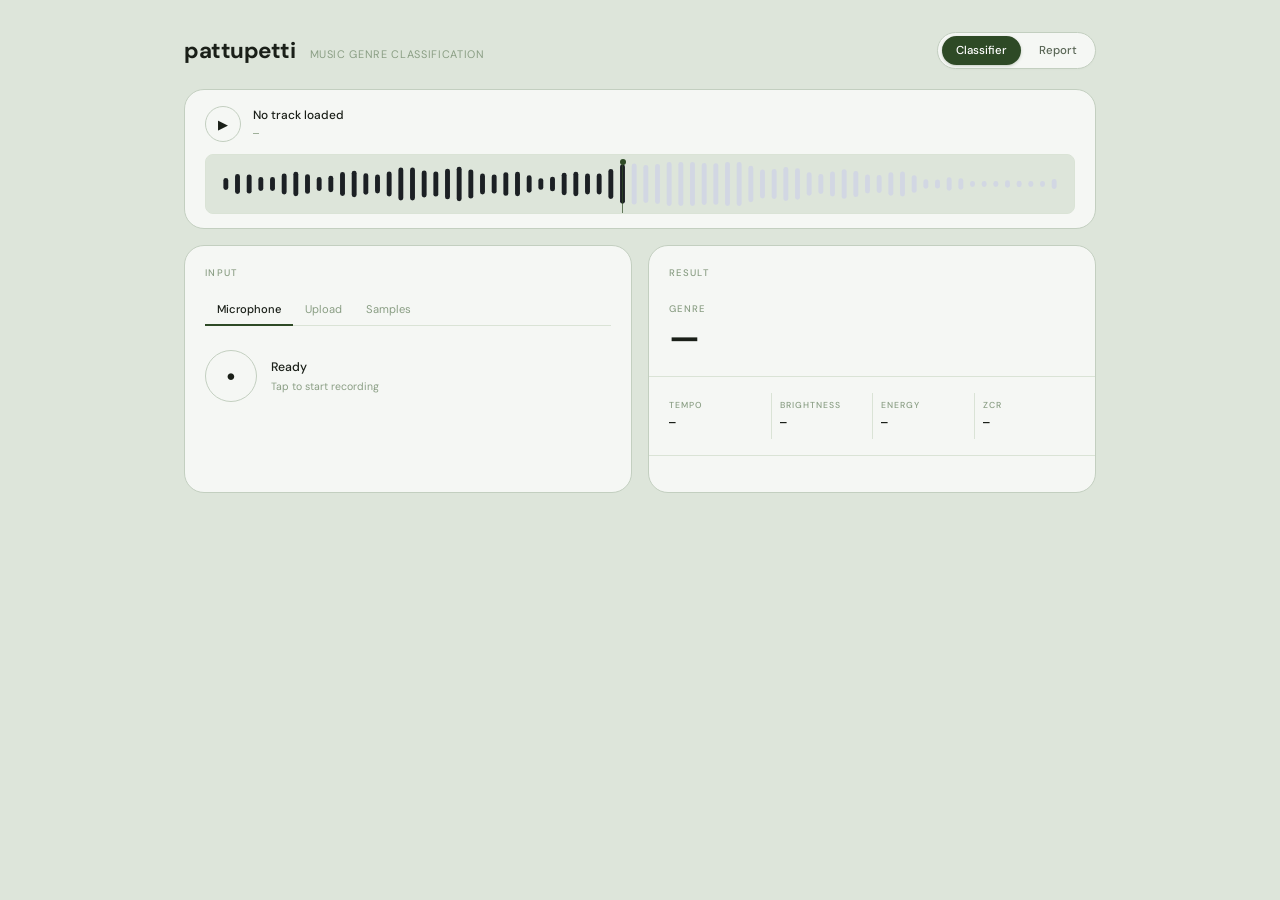
==== templates/index.html @ 9ac5e8f0 "feat: initial release of pattupetti - Music Genre Classification platform" ====
<!DOCTYPE html>
<html lang="en">
<head>
    <meta charset="UTF-8">
    <meta name="viewport" content="width=device-width, initial-scale=1.0">
    <title>pattupetti — Music Genre Classifier</title>
    <link rel="preconnect" href="https://fonts.googleapis.com">
    <link rel="preconnect" href="https://fonts.gstatic.com" crossorigin>
    <link href="https://fonts.googleapis.com/css2?family=DM+Sans:ital,opsz,wght@0,9..40,300;0,9..40,400;0,9..40,500;0,9..40,700;1,9..40,300&family=DM+Mono:wght@400;500&display=swap" rel="stylesheet">
    <link rel="stylesheet" href="/static/style.css?v=8">
</head>
<body>
    <div class="app">

        <!-- Header -->
        <header class="app-header">
            <div class="header-left">
                <h1 class="app-title">pattupetti</h1>
                <span class="app-subtitle">Music Genre Classification</span>
            </div>
            <nav class="page-nav">
                <a href="/" class="nav-link active">Classifier</a>
                <a href="/docs" class="nav-link">Report</a>
            </nav>
        </header>

        <!-- Waveform Player -->
        <section class="player-card">
            <div class="player-top">
                <div class="player-left">
                    <button class="play-btn" id="capsulePlayBtn">
                        <span id="playBtnIcon">&#9654;</span>
                    </button>
                    <div class="player-meta">
                        <span class="track-name" id="capsuleTrackTitle">No track loaded</span>
                        <span class="track-duration" id="capsuleTime">—</span>
                    </div>
                </div>
            </div>
            <div class="waveform-track" id="waveformTrack">
                <canvas id="waveformCanvas"></canvas>
                <div class="scrubber-needle" id="scrubberNeedle">
                    <div class="needle-handle" id="needleHandle"></div>
                    <div class="needle-line"></div>
                </div>
            </div>
        </section>

        <!-- Main Grid -->
        <main class="main-grid">

            <!-- LEFT: Input -->
            <section class="card">
                <div class="card-label">INPUT</div>

                <div class="tab-row">
                    <button class="tab active" id="tabLive" data-tab="live">Microphone</button>
                    <button class="tab" id="tabUpload" data-tab="upload">Upload</button>
                    <button class="tab" id="tabBench" data-tab="bench">Samples</button>
                </div>

                <!-- Live Mic -->
                <div class="tab-view active" id="viewLive">
                    <div class="mic-area">
                        <button class="mic-btn" id="micBtn" id="micAuraRing">
                            <span id="micEmoji">&#9679;</span>
                        </button>
                        <div class="mic-text">
                            <div class="mic-state" id="micHeading">Ready</div>
                            <div class="mic-hint" id="micTip">Tap to start recording</div>
                        </div>
                    </div>
                    <div class="rec-status" id="liveRecBadge" style="display:none;">
                        <span class="rec-dot"></span>
                        <span class="rec-time" id="recTimer">00:00</span>
                        <span class="rec-label">Recording</span>
                    </div>
                </div>

                <!-- Upload -->
                <div class="tab-view" id="viewUpload">
                    <div class="drop-area" id="dropZone">
                        <input type="file" id="audioFileInput" accept=".mp3,.wav,.ogg,.m4a" hidden>
                        <div class="drop-inner">
                            <div class="drop-title">Drop audio file</div>
                            <div class="drop-hint">or <span class="browse-link">browse</span> — MP3, WAV, OGG</div>
                        </div>
                    </div>
                </div>

                <!-- Samples -->
                <div class="tab-view" id="viewBench">
                    <div class="samples-list" id="sampleChipsContainer">
                        <!-- Populated by JS -->
                    </div>
                </div>

                <!-- Processing overlay -->
                <div class="analyzing-overlay" id="processingCurtain" style="display:none;">
                    <div class="analyzing-text">ANALYZING...</div>
                </div>
            </section>

            <!-- RIGHT: Results -->
            <section class="card">
                <div class="card-label">RESULT</div>

                <!-- Main genre display -->
                <div class="genre-display">
                    <div class="genre-label-small">GENRE</div>
                    <div class="genre-value" id="heroGenreName">—</div>
                    <div class="confidence-row" id="confidencePill" style="display:none;">
                        <span class="confidence-label">CONFIDENCE</span>
                        <span class="confidence-value" id="confidenceText">—</span>
                    </div>
                </div>

                <div class="divider"></div>

                <!-- Metrics row -->
                <div class="metrics-row">
                    <div class="metric">
                        <div class="metric-label">TEMPO</div>
                        <div class="metric-value" id="valTempo">—</div>
                    </div>
                    <div class="metric">
                        <div class="metric-label">BRIGHTNESS</div>
                        <div class="metric-value" id="valCentroid">—</div>
                    </div>
                    <div class="metric">
                        <div class="metric-label">ENERGY</div>
                        <div class="metric-value" id="valEnergy">—</div>
                    </div>
                    <div class="metric">
                        <div class="metric-label">ZCR</div>
                        <div class="metric-value" id="valZcr">—</div>
                    </div>
                </div>

                <div class="divider"></div>

                <!-- Genre probability bars -->
                <div class="prob-section" id="probabilityBarsList">
                    <!-- Populated by JS -->
                </div>
            </section>

        </main>

        <audio id="audioElement" preload="auto"></audio>
    </div>

    <script src="/static/app.js?v=7"></script>
</body>
</html>
---- static/style.css ----
/* ─────────────────────────────────────────────────────────
   pattupetti — Minimal Aesthetic Design System
   Palette: Sage linen background, white cards, dark text
   ───────────────────────────────────────────────────────── */

@import url('https://fonts.googleapis.com/css2?family=DM+Sans:ital,opsz,wght@0,9..40,300;0,9..40,400;0,9..40,500;0,9..40,700;1,9..40,300&family=DM+Mono:wght@400;500&display=swap');

/* ── Reset ── */
*, *::before, *::after {
    box-sizing: border-box;
    margin: 0;
    padding: 0;
}

/* ── Design Tokens ── */
:root {
    --bg:           #dde5da;
    --bg-alt:       #d2dccf;
    --surface:      #f5f7f4;
    --border:       #c3cfc0;
    --border-light: #dae3d6;
    --text-primary: #1a1f18;
    --text-secondary: #5a6656;
    --text-muted:   #8a9e84;
    --accent:       #2e4a26;
    --accent-soft:  #4a7040;
    --mono:         'DM Mono', monospace;
    --sans:         'DM Sans', sans-serif;
    --radius-sm:    8px;
    --radius-md:    14px;
    --radius-lg:    20px;
}

/* ── Base ── */
html, body {
    height: 100%;
    background: var(--bg);
    color: var(--text-primary);
    font-family: var(--sans);
    font-size: 14px;
    line-height: 1.5;
    -webkit-font-smoothing: antialiased;
}

/* ── App Shell ── */
.app {
    max-width: 960px;
    margin: 0 auto;
    padding: 32px 24px 64px;
    display: flex;
    flex-direction: column;
    gap: 16px;
}

/* ─────────────────────────────────────────────────────────
   Header
   ───────────────────────────────────────────────────────── */
.app-header {
    display: flex;
    align-items: center;
    justify-content: space-between;
    padding-bottom: 4px;
    gap: 16px;
}

.header-left {
    display: flex;
    align-items: baseline;
    gap: 14px;
}

.app-title {
    font-size: 1.6rem;
    font-weight: 700;
    letter-spacing: -0.02em;
    color: var(--text-primary);
}

.app-subtitle {
    font-size: 0.78rem;
    font-weight: 400;
    color: var(--text-muted);
    letter-spacing: 0.06em;
    text-transform: uppercase;
}

.page-nav {
    display: inline-flex;
    align-items: center;
    background: var(--surface);
    border: 1px solid var(--border);
    border-radius: 999px;
    padding: 3px 4px;
    gap: 4px;
    box-shadow: 0 1px 2px rgba(0, 0, 0, 0.02);
}

.nav-link {
    display: inline-flex;
    align-items: center;
    padding: 6px 14px;
    font-size: 0.82rem;
    font-weight: 500;
    color: var(--text-secondary);
    text-decoration: none;
    border-radius: 999px;
    transition: all 0.18s ease;
}

.nav-link:hover {
    color: var(--text-primary);
    background: rgba(0, 0, 0, 0.03);
}

.nav-link.active {
    background: var(--accent);
    color: #ffffff;
    box-shadow: 0 1px 3px rgba(46, 74, 38, 0.25);
}

/* ─────────────────────────────────────────────────────────
   Waveform Player Card
   ───────────────────────────────────────────────────────── */
.player-card {
    background: var(--surface);
    border: 1px solid var(--border);
    border-radius: var(--radius-lg);
    padding: 16px 20px 14px;
    display: flex;
    flex-direction: column;
    gap: 12px;
}

.player-top {
    display: flex;
    align-items: center;
    justify-content: space-between;
}

.player-left {
    display: flex;
    align-items: center;
    gap: 12px;
}

.play-btn {
    width: 36px;
    height: 36px;
    border-radius: 50%;
    border: 1.5px solid var(--border);
    background: var(--surface);
    color: var(--text-primary);
    font-size: 0.9rem;
    cursor: pointer;
    display: flex;
    align-items: center;
    justify-content: center;
    transition: background 0.15s, border-color 0.15s;
    flex-shrink: 0;
}
.play-btn:hover {
    background: var(--bg-alt);
    border-color: var(--accent-soft);
}

.player-meta {
    display: flex;
    flex-direction: column;
    gap: 1px;
}

.track-name {
    font-size: 0.85rem;
    font-weight: 500;
    color: var(--text-primary);
    white-space: nowrap;
    overflow: hidden;
    text-overflow: ellipsis;
    max-width: 320px;
}

.track-duration {
    font-size: 0.72rem;
    color: var(--text-muted);
    font-family: var(--mono);
}

/* Waveform canvas area */
.waveform-track {
    position: relative;
    height: 60px;
    cursor: pointer;
    border-radius: var(--radius-sm);
    overflow: hidden;
    background: var(--bg);
    border: 1px solid var(--border-light);
}

#waveformCanvas {
    display: block;
    width: 100%;
    height: 100%;
}

/* Scrubber needle */
.scrubber-needle {
    position: absolute;
    top: 0;
    height: 100%;
    width: 22px;
    display: flex;
    flex-direction: column;
    align-items: center;
    pointer-events: none;
    z-index: 10;
}

.needle-handle {
    width: 6px;
    height: 6px;
    border-radius: 50%;
    background: var(--accent);
    margin-top: 4px;
    pointer-events: all;
    cursor: grab;
    flex-shrink: 0;
}
.needle-handle:active { cursor: grabbing; }

.needle-line {
    width: 1.5px;
    flex: 1;
    background: var(--accent);
    opacity: 0.7;
}

/* ─────────────────────────────────────────────────────────
   Main 2-column grid
   ───────────────────────────────────────────────────────── */
.main-grid {
    display: grid;
    grid-template-columns: 1fr 1fr;
    gap: 16px;
}

@media (max-width: 640px) {
    .main-grid { grid-template-columns: 1fr; }
}

/* ─────────────────────────────────────────────────────────
   Card
   ───────────────────────────────────────────────────────── */
.card {
    background: var(--surface);
    border: 1px solid var(--border);
    border-radius: var(--radius-lg);
    padding: 20px;
    display: flex;
    flex-direction: column;
    gap: 16px;
    position: relative;
    overflow: hidden;
}

.card-label {
    font-size: 0.68rem;
    font-weight: 500;
    letter-spacing: 0.14em;
    color: var(--text-muted);
    text-transform: uppercase;
}

/* ─────────────────────────────────────────────────────────
   Tabs
   ───────────────────────────────────────────────────────── */
.tab-row {
    display: flex;
    gap: 0;
    border-bottom: 1px solid var(--border-light);
    margin-bottom: -4px;
}

.tab {
    background: none;
    border: none;
    padding: 6px 12px 8px;
    font-family: var(--sans);
    font-size: 0.8rem;
    font-weight: 400;
    color: var(--text-muted);
    cursor: pointer;
    border-bottom: 2px solid transparent;
    margin-bottom: -1px;
    transition: color 0.15s, border-color 0.15s;
}
.tab:hover { color: var(--text-primary); }
.tab.active {
    color: var(--text-primary);
    font-weight: 500;
    border-bottom-color: var(--accent);
}

/* ─────────────────────────────────────────────────────────
   Tab Views
   ───────────────────────────────────────────────────────── */
.tab-view {
    display: none;
    flex-direction: column;
    gap: 12px;
}
.tab-view.active { display: flex; }

/* ─────────────────────────────────────────────────────────
   Microphone Area
   ───────────────────────────────────────────────────────── */
.mic-area {
    display: flex;
    align-items: center;
    gap: 14px;
    padding: 12px 0 4px;
}

.mic-btn {
    width: 52px;
    height: 52px;
    border-radius: 50%;
    border: 1.5px solid var(--border);
    background: var(--surface);
    cursor: pointer;
    display: flex;
    align-items: center;
    justify-content: center;
    font-size: 1rem;
    transition: background 0.15s, border-color 0.15s;
    flex-shrink: 0;
    color: var(--text-primary);
}
.mic-btn:hover {
    background: var(--bg-alt);
    border-color: var(--accent-soft);
}
.mic-btn.recording {
    background: #f0f0f0;
    border-color: #c0392b;
    color: #c0392b;
    animation: pulse-ring 1.4s ease-in-out infinite;
}

@keyframes pulse-ring {
    0%, 100% { box-shadow: 0 0 0 0 rgba(192, 57, 43, 0.2); }
    50%       { box-shadow: 0 0 0 8px rgba(192, 57, 43, 0); }
}

#micEmoji {
    font-style: normal;
    font-size: 1.1rem;
}

.mic-text {
    display: flex;
    flex-direction: column;
    gap: 2px;
}

.mic-state {
    font-size: 0.88rem;
    font-weight: 500;
    color: var(--text-primary);
}

.mic-hint {
    font-size: 0.75rem;
    color: var(--text-muted);
}

/* Recording badge */
.rec-status {
    display: flex;
    align-items: center;
    gap: 8px;
    padding: 8px 12px;
    background: var(--bg);
    border: 1px solid var(--border-light);
    border-radius: var(--radius-sm);
}

.rec-dot {
    width: 7px;
    height: 7px;
    border-radius: 50%;
    background: #c0392b;
    animation: blink 1s step-end infinite;
}

@keyframes blink {
    0%, 100% { opacity: 1; }
    50%       { opacity: 0.2; }
}

.rec-time {
    font-family: var(--mono);
    font-size: 0.82rem;
    color: var(--text-primary);
}

.rec-label {
    font-size: 0.75rem;
    color: var(--text-muted);
}

/* ─────────────────────────────────────────────────────────
   Drop Zone
   ───────────────────────────────────────────────────────── */
.drop-area {
    border: 1.5px dashed var(--border);
    border-radius: var(--radius-md);
    padding: 28px 16px;
    display: flex;
    align-items: center;
    justify-content: center;
    cursor: pointer;
    transition: border-color 0.15s, background 0.15s;
}
.drop-area:hover, .drop-area.dragover {
    border-color: var(--accent-soft);
    background: var(--bg-alt);
}

.drop-inner {
    text-align: center;
    display: flex;
    flex-direction: column;
    gap: 6px;
}

.drop-title {
    font-size: 0.88rem;
    font-weight: 500;
    color: var(--text-primary);
}

.drop-hint {
    font-size: 0.75rem;
    color: var(--text-muted);
}

.browse-link {
    color: var(--accent-soft);
    text-decoration: underline;
    cursor: pointer;
}

/* ─────────────────────────────────────────────────────────
   Samples List
   ───────────────────────────────────────────────────────── */
.samples-list {
    display: flex;
    flex-direction: column;
    gap: 2px;
    max-height: 220px;
    overflow-y: auto;
}

.samples-list::-webkit-scrollbar { width: 4px; }
.samples-list::-webkit-scrollbar-track { background: transparent; }
.samples-list::-webkit-scrollbar-thumb { background: var(--border); border-radius: 4px; }

.bench-chip-item {
    display: flex;
    align-items: center;
    gap: 10px;
    padding: 9px 12px;
    border-radius: var(--radius-sm);
    cursor: pointer;
    transition: background 0.12s;
}
.bench-chip-item:hover { background: var(--bg-alt); }

.chip-emoji { font-size: 1rem; flex-shrink: 0; }

.chip-details {
    display: flex;
    flex-direction: column;
    gap: 1px;
    overflow: hidden;
}

.chip-genre-tag {
    font-size: 0.68rem;
    font-weight: 500;
    letter-spacing: 0.08em;
    text-transform: uppercase;
    color: var(--text-muted);
}

.chip-name {
    font-size: 0.82rem;
    color: var(--text-primary);
    white-space: nowrap;
    overflow: hidden;
    text-overflow: ellipsis;
}

/* ─────────────────────────────────────────────────────────
   Analyzing Overlay
   ───────────────────────────────────────────────────────── */
.analyzing-overlay {
    position: absolute;
    inset: 0;
    background: rgba(245, 247, 244, 0.9);
    display: flex;
    align-items: center;
    justify-content: center;
    border-radius: var(--radius-lg);
    z-index: 20;
}

.analyzing-text {
    font-size: 0.75rem;
    font-weight: 500;
    letter-spacing: 0.18em;
    color: var(--text-muted);
    animation: fade-pulse 1.2s ease-in-out infinite;
}

@keyframes fade-pulse {
    0%, 100% { opacity: 1; }
    50%       { opacity: 0.4; }
}

/* ─────────────────────────────────────────────────────────
   Genre Display (Result card)
   ───────────────────────────────────────────────────────── */
.genre-display {
    display: flex;
    flex-direction: column;
    gap: 4px;
    padding: 6px 0;
}

.genre-label-small {
    font-size: 0.68rem;
    font-weight: 500;
    letter-spacing: 0.14em;
    color: var(--text-muted);
    text-transform: uppercase;
}

.genre-value {
    font-size: 2.4rem;
    font-weight: 700;
    letter-spacing: -0.03em;
    color: var(--text-primary);
    line-height: 1;
    text-transform: uppercase;
}

.confidence-row {
    display: flex;
    align-items: baseline;
    gap: 8px;
    margin-top: 2px;
}

.confidence-label {
    font-size: 0.68rem;
    font-weight: 500;
    letter-spacing: 0.12em;
    color: var(--text-muted);
    text-transform: uppercase;
}

.confidence-value {
    font-size: 0.85rem;
    font-weight: 500;
    font-family: var(--mono);
    color: var(--accent-soft);
}

/* ─────────────────────────────────────────────────────────
   Divider
   ───────────────────────────────────────────────────────── */
.divider {
    height: 1px;
    background: var(--border-light);
    margin: 0 -20px;
    width: calc(100% + 40px);
}

/* ─────────────────────────────────────────────────────────
   Metrics Row
   ───────────────────────────────────────────────────────── */
.metrics-row {
    display: grid;
    grid-template-columns: repeat(4, 1fr);
    gap: 0;
}

.metric {
    display: flex;
    flex-direction: column;
    gap: 3px;
    padding: 6px 8px 6px 0;
}

.metric + .metric {
    border-left: 1px solid var(--border-light);
    padding-left: 8px;
}

.metric-label {
    font-size: 0.62rem;
    font-weight: 500;
    letter-spacing: 0.12em;
    color: var(--text-muted);
    text-transform: uppercase;
}

.metric-value {
    font-size: 0.82rem;
    font-weight: 500;
    font-family: var(--mono);
    color: var(--text-primary);
    white-space: nowrap;
}

/* ─────────────────────────────────────────────────────────
   Probability Bars
   ───────────────────────────────────────────────────────── */
.prob-section {
    display: flex;
    flex-direction: column;
    gap: 8px;
}

.prob-row {
    display: flex;
    flex-direction: column;
    gap: 4px;
}

.prob-meta {
    display: flex;
    align-items: baseline;
    justify-content: space-between;
}

.prob-genre-name {
    font-size: 0.78rem;
    color: var(--text-primary);
}

.prob-percent {
    font-size: 0.75rem;
    font-family: var(--mono);
    color: var(--text-secondary);
}

.prob-track {
    height: 4px;
    background: var(--bg-alt);
    border-radius: 2px;
    overflow: hidden;
}

.prob-fill {
    height: 100%;
    background: var(--border);
    border-radius: 2px;
    transition: width 0.55s cubic-bezier(0.25, 0.46, 0.45, 0.94);
}

.prob-fill.top-rank {
    background: var(--accent-soft);
}
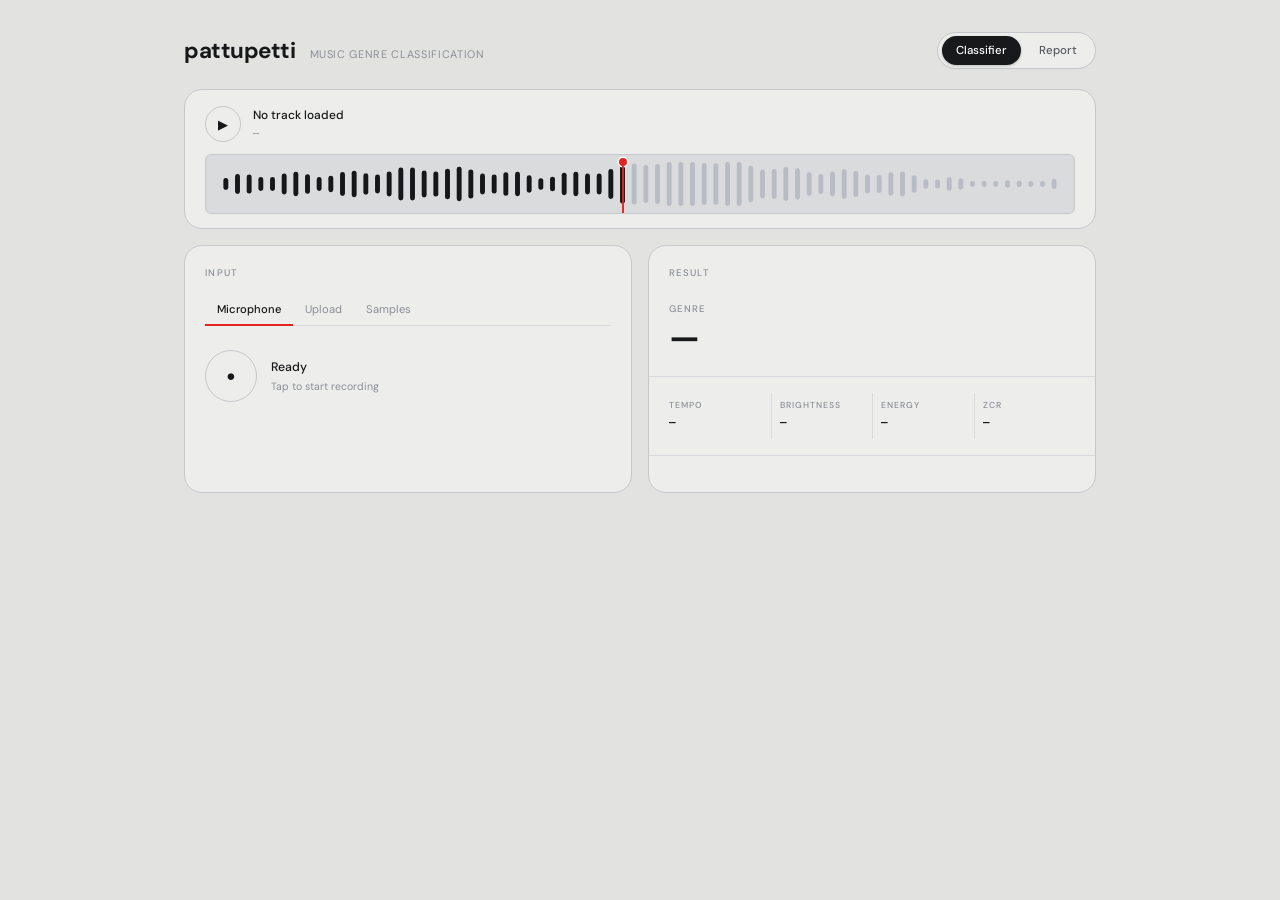
==== commit 67c33d86: "Update visual theme to industrial audio recorder palette with signal vermilion red" ====
--- a/templates/index.html
+++ b/templates/index.html
@@ -7,7 +7,7 @@
     <link rel="preconnect" href="https://fonts.googleapis.com">
     <link rel="preconnect" href="https://fonts.gstatic.com" crossorigin>
     <link href="https://fonts.googleapis.com/css2?family=DM+Sans:ital,opsz,wght@0,9..40,300;0,9..40,400;0,9..40,500;0,9..40,700;1,9..40,300&family=DM+Mono:wght@400;500&display=swap" rel="stylesheet">
-    <link rel="stylesheet" href="/static/style.css?v=8">
+    <link rel="stylesheet" href="/static/style.css?v=10">
 </head>
 <body>
     <div class="app">
@@ -150,6 +150,6 @@
         <audio id="audioElement" preload="auto"></audio>
     </div>
 
-    <script src="/static/app.js?v=7"></script>
+    <script src="/static/app.js?v=10"></script>
 </body>
 </html>
--- a/static/style.css
+++ b/static/style.css
@@ -1,9 +1,9 @@
 /* ─────────────────────────────────────────────────────────
-   pattupetti — Minimal Aesthetic Design System
-   Palette: Sage linen background, white cards, dark text
-   ───────────────────────────────────────────────────────── */
-
-@import url('https://fonts.googleapis.com/css2?family=DM+Sans:ital,opsz,wght@0,9..40,300;0,9..40,400;0,9..40,500;0,9..40,700;1,9..40,300&family=DM+Mono:wght@400;500&display=swap');
+   pattupetti — Minimal Industrial Audio Recorder Aesthetic
+   Palette: Concrete grey, matte charcoal hardware, signal vermilion red
+   ───────────────────────────────────────────────────────── */
+
+@import url('https://fonts.googleapis.com/css2?family=DM+Sans:ital,opsz,wght@0,9..40,300;0,9..40,400;0,9..40,500;0,9..40,700;1,9..40,300&family=DM+Mono:wght@400;500;600&display=swap');
 
 /* ── Reset ── */
 *, *::before, *::after {
@@ -14,21 +14,25 @@
 
 /* ── Design Tokens ── */
 :root {
-    --bg:           #dde5da;
-    --bg-alt:       #d2dccf;
-    --surface:      #f5f7f4;
-    --border:       #c3cfc0;
-    --border-light: #dae3d6;
-    --text-primary: #1a1f18;
-    --text-secondary: #5a6656;
-    --text-muted:   #8a9e84;
-    --accent:       #2e4a26;
-    --accent-soft:  #4a7040;
-    --mono:         'DM Mono', monospace;
-    --sans:         'DM Sans', sans-serif;
-    --radius-sm:    8px;
-    --radius-md:    14px;
-    --radius-lg:    20px;
+    --bg:             #e2e2e0;
+    --bg-alt:         #d4d5d8;
+    --surface:        #ededeb;
+    --surface-sunken: #dadbdc;
+    --border:         #c4c7cc;
+    --border-light:   #d8dadf;
+    --text-primary:   #161719;
+    --text-secondary: #585b62;
+    --text-muted:     #8a8e96;
+    --accent:         #e52421;        /* Iconic Signal Vermilion Red */
+    --accent-hover:   #cf1e1b;
+    --accent-soft:    #e52421;
+    --dark-chip:      #18191b;        /* Matte Black Hardware Badge */
+    --dark-chip-text: #f0f2f5;
+    --mono:           'DM Mono', monospace;
+    --sans:           'DM Sans', sans-serif;
+    --radius-sm:      6px;
+    --radius-md:      12px;
+    --radius-lg:      18px;
 }
 
 /* ── Base ── */
@@ -113,9 +117,9 @@
 }
 
 .nav-link.active {
-    background: var(--accent);
+    background: var(--dark-chip);
     color: #ffffff;
-    box-shadow: 0 1px 3px rgba(46, 74, 38, 0.25);
+    box-shadow: 0 1px 3px rgba(0, 0, 0, 0.2);
 }
 
 /* ─────────────────────────────────────────────────────────
@@ -155,12 +159,13 @@
     display: flex;
     align-items: center;
     justify-content: center;
-    transition: background 0.15s, border-color 0.15s;
+    transition: background 0.15s, border-color 0.15s, color 0.15s;
     flex-shrink: 0;
 }
 .play-btn:hover {
-    background: var(--bg-alt);
-    border-color: var(--accent-soft);
+    background: var(--dark-chip);
+    border-color: var(--dark-chip);
+    color: #ffffff;
 }
 
 .player-meta {
@@ -192,8 +197,8 @@
     cursor: pointer;
     border-radius: var(--radius-sm);
     overflow: hidden;
-    background: var(--bg);
-    border: 1px solid var(--border-light);
+    background: var(--surface-sunken);
+    border: 1px solid var(--border);
 }
 
 #waveformCanvas {
@@ -216,11 +221,12 @@
 }
 
 .needle-handle {
-    width: 6px;
-    height: 6px;
+    width: 8px;
+    height: 8px;
     border-radius: 50%;
     background: var(--accent);
-    margin-top: 4px;
+    box-shadow: 0 0 0 1.5px #ffffff;
+    margin-top: 3px;
     pointer-events: all;
     cursor: grab;
     flex-shrink: 0;
@@ -228,10 +234,10 @@
 .needle-handle:active { cursor: grabbing; }
 
 .needle-line {
-    width: 1.5px;
+    width: 2px;
     flex: 1;
     background: var(--accent);
-    opacity: 0.7;
+    opacity: 0.95;
 }
 
 /* ─────────────────────────────────────────────────────────
@@ -337,18 +343,18 @@
 }
 .mic-btn:hover {
     background: var(--bg-alt);
-    border-color: var(--accent-soft);
+    border-color: var(--accent);
 }
 .mic-btn.recording {
-    background: #f0f0f0;
-    border-color: #c0392b;
-    color: #c0392b;
+    background: var(--accent);
+    border-color: var(--accent);
+    color: #ffffff;
     animation: pulse-ring 1.4s ease-in-out infinite;
 }
 
 @keyframes pulse-ring {
-    0%, 100% { box-shadow: 0 0 0 0 rgba(192, 57, 43, 0.2); }
-    50%       { box-shadow: 0 0 0 8px rgba(192, 57, 43, 0); }
+    0%, 100% { box-shadow: 0 0 0 0 rgba(229, 36, 33, 0.4); }
+    50%       { box-shadow: 0 0 0 8px rgba(229, 36, 33, 0); }
 }
 
 #micEmoji {
@@ -379,8 +385,8 @@
     align-items: center;
     gap: 8px;
     padding: 8px 12px;
-    background: var(--bg);
-    border: 1px solid var(--border-light);
+    background: var(--dark-chip);
+    border: 1px solid rgba(255, 255, 255, 0.08);
     border-radius: var(--radius-sm);
 }
 
@@ -388,7 +394,8 @@
     width: 7px;
     height: 7px;
     border-radius: 50%;
-    background: #c0392b;
+    background: var(--accent);
+    box-shadow: 0 0 6px var(--accent);
     animation: blink 1s step-end infinite;
 }
 
@@ -400,12 +407,16 @@
 .rec-time {
     font-family: var(--mono);
     font-size: 0.82rem;
-    color: var(--text-primary);
+    color: #ffffff;
+    letter-spacing: 0.04em;
 }
 
 .rec-label {
-    font-size: 0.75rem;
-    color: var(--text-muted);
+    font-size: 0.72rem;
+    font-weight: 600;
+    color: var(--accent);
+    letter-spacing: 0.08em;
+    text-transform: uppercase;
 }
 
 /* ─────────────────────────────────────────────────────────
@@ -419,10 +430,11 @@
     align-items: center;
     justify-content: center;
     cursor: pointer;
+    background: var(--surface);
     transition: border-color 0.15s, background 0.15s;
 }
 .drop-area:hover, .drop-area.dragover {
-    border-color: var(--accent-soft);
+    border-color: var(--accent);
     background: var(--bg-alt);
 }
 
@@ -445,7 +457,8 @@
 }
 
 .browse-link {
-    color: var(--accent-soft);
+    color: var(--accent);
+    font-weight: 500;
     text-decoration: underline;
     cursor: pointer;
 }
@@ -507,19 +520,21 @@
 .analyzing-overlay {
     position: absolute;
     inset: 0;
-    background: rgba(245, 247, 244, 0.9);
+    background: rgba(237, 237, 235, 0.94);
     display: flex;
     align-items: center;
     justify-content: center;
     border-radius: var(--radius-lg);
     z-index: 20;
+    backdrop-filter: blur(2px);
 }
 
 .analyzing-text {
-    font-size: 0.75rem;
-    font-weight: 500;
-    letter-spacing: 0.18em;
-    color: var(--text-muted);
+    font-family: var(--mono);
+    font-size: 0.78rem;
+    font-weight: 600;
+    letter-spacing: 0.2em;
+    color: var(--accent);
     animation: fade-pulse 1.2s ease-in-out infinite;
 }
 
@@ -556,25 +571,31 @@
 }
 
 .confidence-row {
-    display: flex;
-    align-items: baseline;
+    display: inline-flex;
+    align-items: center;
     gap: 8px;
-    margin-top: 2px;
+    margin-top: 6px;
+    background: var(--dark-chip);
+    border-radius: 999px;
+    padding: 4px 12px;
+    width: fit-content;
+    border: 1px solid rgba(255, 255, 255, 0.08);
 }
 
 .confidence-label {
-    font-size: 0.68rem;
-    font-weight: 500;
-    letter-spacing: 0.12em;
+    font-size: 0.64rem;
+    font-weight: 600;
+    letter-spacing: 0.14em;
     color: var(--text-muted);
     text-transform: uppercase;
 }
 
 .confidence-value {
-    font-size: 0.85rem;
-    font-weight: 500;
+    font-size: 0.82rem;
+    font-weight: 600;
     font-family: var(--mono);
-    color: var(--accent-soft);
+    color: #ffffff;
+    letter-spacing: 0.04em;
 }
 
 /* ─────────────────────────────────────────────────────────
@@ -657,19 +678,19 @@
 }
 
 .prob-track {
-    height: 4px;
-    background: var(--bg-alt);
-    border-radius: 2px;
+    height: 6px;
+    background: var(--surface-sunken);
+    border-radius: 3px;
     overflow: hidden;
 }
 
 .prob-fill {
     height: 100%;
-    background: var(--border);
-    border-radius: 2px;
+    background: #9ca1a9;
+    border-radius: 3px;
     transition: width 0.55s cubic-bezier(0.25, 0.46, 0.45, 0.94);
 }
 
 .prob-fill.top-rank {
-    background: var(--accent-soft);
-}
+    background: var(--accent);
+}
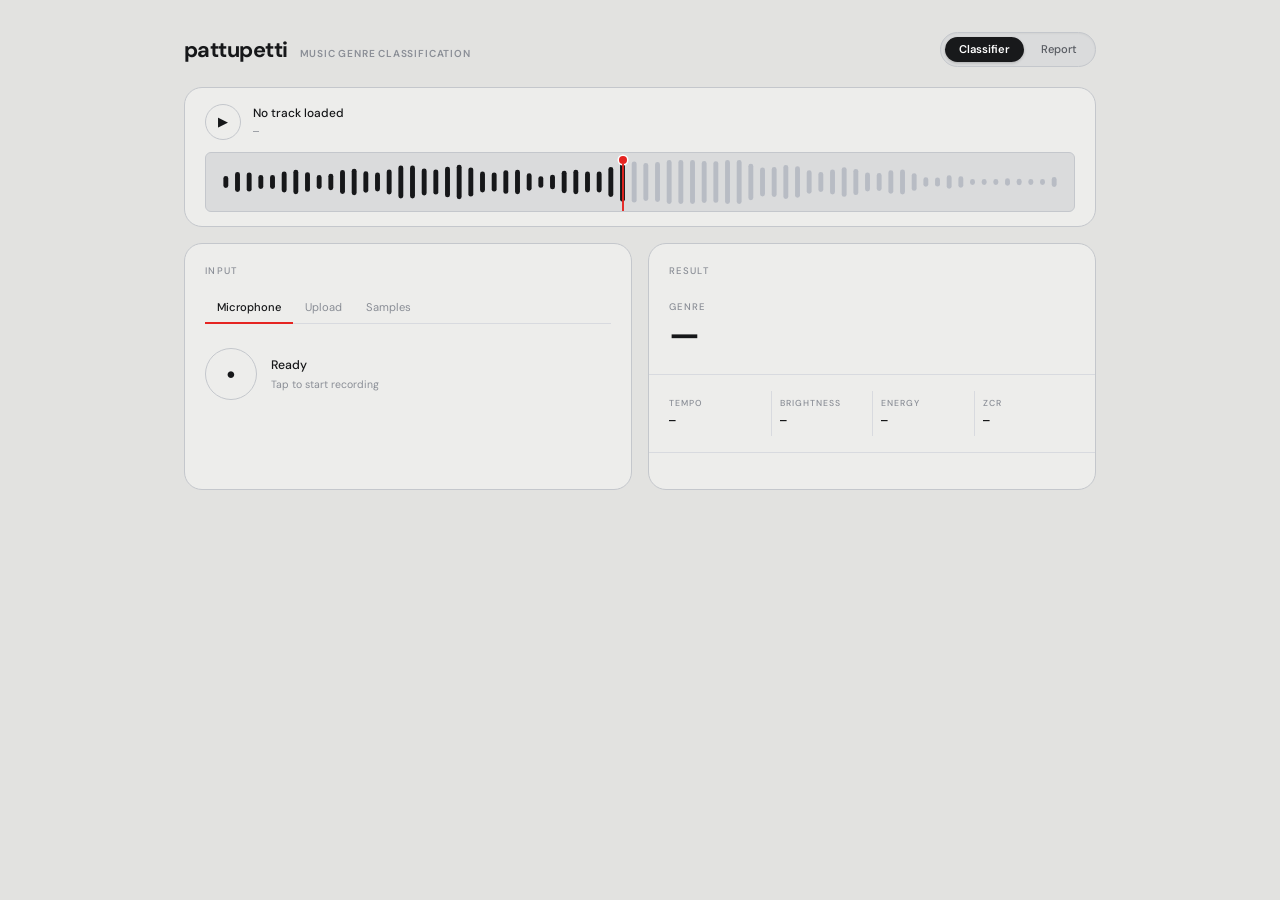
==== commit 78bae904: "added csv data preview also to docs page" ====
--- a/templates/index.html
+++ b/templates/index.html
@@ -7,7 +7,7 @@
     <link rel="preconnect" href="https://fonts.googleapis.com">
     <link rel="preconnect" href="https://fonts.gstatic.com" crossorigin>
     <link href="https://fonts.googleapis.com/css2?family=DM+Sans:ital,opsz,wght@0,9..40,300;0,9..40,400;0,9..40,500;0,9..40,700;1,9..40,300&family=DM+Mono:wght@400;500&display=swap" rel="stylesheet">
-    <link rel="stylesheet" href="/static/style.css?v=10">
+    <link rel="stylesheet" href="/static/style.css?v=11">
 </head>
 <body>
     <div class="app">
--- a/static/style.css
+++ b/static/style.css
@@ -64,61 +64,81 @@
     align-items: center;
     justify-content: space-between;
     padding-bottom: 4px;
-    gap: 16px;
+    gap: 12px;
 }
 
 .header-left {
     display: flex;
-    align-items: baseline;
-    gap: 14px;
+    flex-direction: column;
+    align-items: flex-start;
+    gap: 2px;
+    min-width: 0;
 }
 
 .app-title {
-    font-size: 1.6rem;
+    font-size: 1.55rem;
     font-weight: 700;
-    letter-spacing: -0.02em;
+    letter-spacing: -0.025em;
+    line-height: 1.1;
     color: var(--text-primary);
 }
 
 .app-subtitle {
-    font-size: 0.78rem;
-    font-weight: 400;
-    color: var(--text-muted);
-    letter-spacing: 0.06em;
+    font-size: 0.68rem;
+    font-weight: 600;
+    color: var(--text-muted);
+    letter-spacing: 0.08em;
     text-transform: uppercase;
+    white-space: nowrap;
+    line-height: 1.2;
+}
+
+@media (min-width: 680px) {
+    .header-left {
+        flex-direction: row;
+        align-items: baseline;
+        gap: 12px;
+    }
+    .app-subtitle {
+        font-size: 0.72rem;
+    }
 }
 
 .page-nav {
     display: inline-flex;
     align-items: center;
-    background: var(--surface);
+    background: var(--surface-sunken);
     border: 1px solid var(--border);
     border-radius: 999px;
-    padding: 3px 4px;
-    gap: 4px;
-    box-shadow: 0 1px 2px rgba(0, 0, 0, 0.02);
+    padding: 4px;
+    gap: 3px;
+    flex-shrink: 0;
+    box-shadow: inset 0 1px 2px rgba(0, 0, 0, 0.04);
 }
 
 .nav-link {
     display: inline-flex;
     align-items: center;
+    justify-content: center;
     padding: 6px 14px;
-    font-size: 0.82rem;
+    font-size: 0.8rem;
     font-weight: 500;
     color: var(--text-secondary);
     text-decoration: none;
     border-radius: 999px;
     transition: all 0.18s ease;
+    white-space: nowrap;
+    line-height: 1.15;
 }
 
 .nav-link:hover {
     color: var(--text-primary);
-    background: rgba(0, 0, 0, 0.03);
 }
 
 .nav-link.active {
     background: var(--dark-chip);
     color: #ffffff;
+    font-weight: 600;
     box-shadow: 0 1px 3px rgba(0, 0, 0, 0.2);
 }
 
@@ -694,3 +714,62 @@
 .prob-fill.top-rank {
     background: var(--accent);
 }
+
+/* ─────────────────────────────────────────────────────────
+   Mobile Responsive Rules
+   ───────────────────────────────────────────────────────── */
+@media (max-width: 680px) {
+    .app {
+        padding: 18px 14px 48px;
+        gap: 14px;
+    }
+
+    .app-header {
+        align-items: center;
+        gap: 10px;
+    }
+
+    .header-left {
+        flex-direction: column;
+        align-items: flex-start;
+        gap: 2px;
+        min-width: 0;
+        flex: 1;
+    }
+
+    .app-title {
+        font-size: 1.35rem;
+        line-height: 1.1;
+    }
+
+    .app-subtitle {
+        font-size: 0.62rem;
+        letter-spacing: 0.08em;
+        white-space: nowrap;
+    }
+
+    .page-nav {
+        padding: 3px;
+        gap: 2px;
+        flex-shrink: 0;
+    }
+
+    .nav-link {
+        padding: 5px 12px;
+        font-size: 0.76rem;
+    }
+
+    .player-card {
+        padding: 14px 14px 12px;
+        gap: 10px;
+    }
+
+    .main-grid {
+        grid-template-columns: 1fr;
+        gap: 14px;
+    }
+
+    .card {
+        padding: 16px 14px;
+    }
+}
